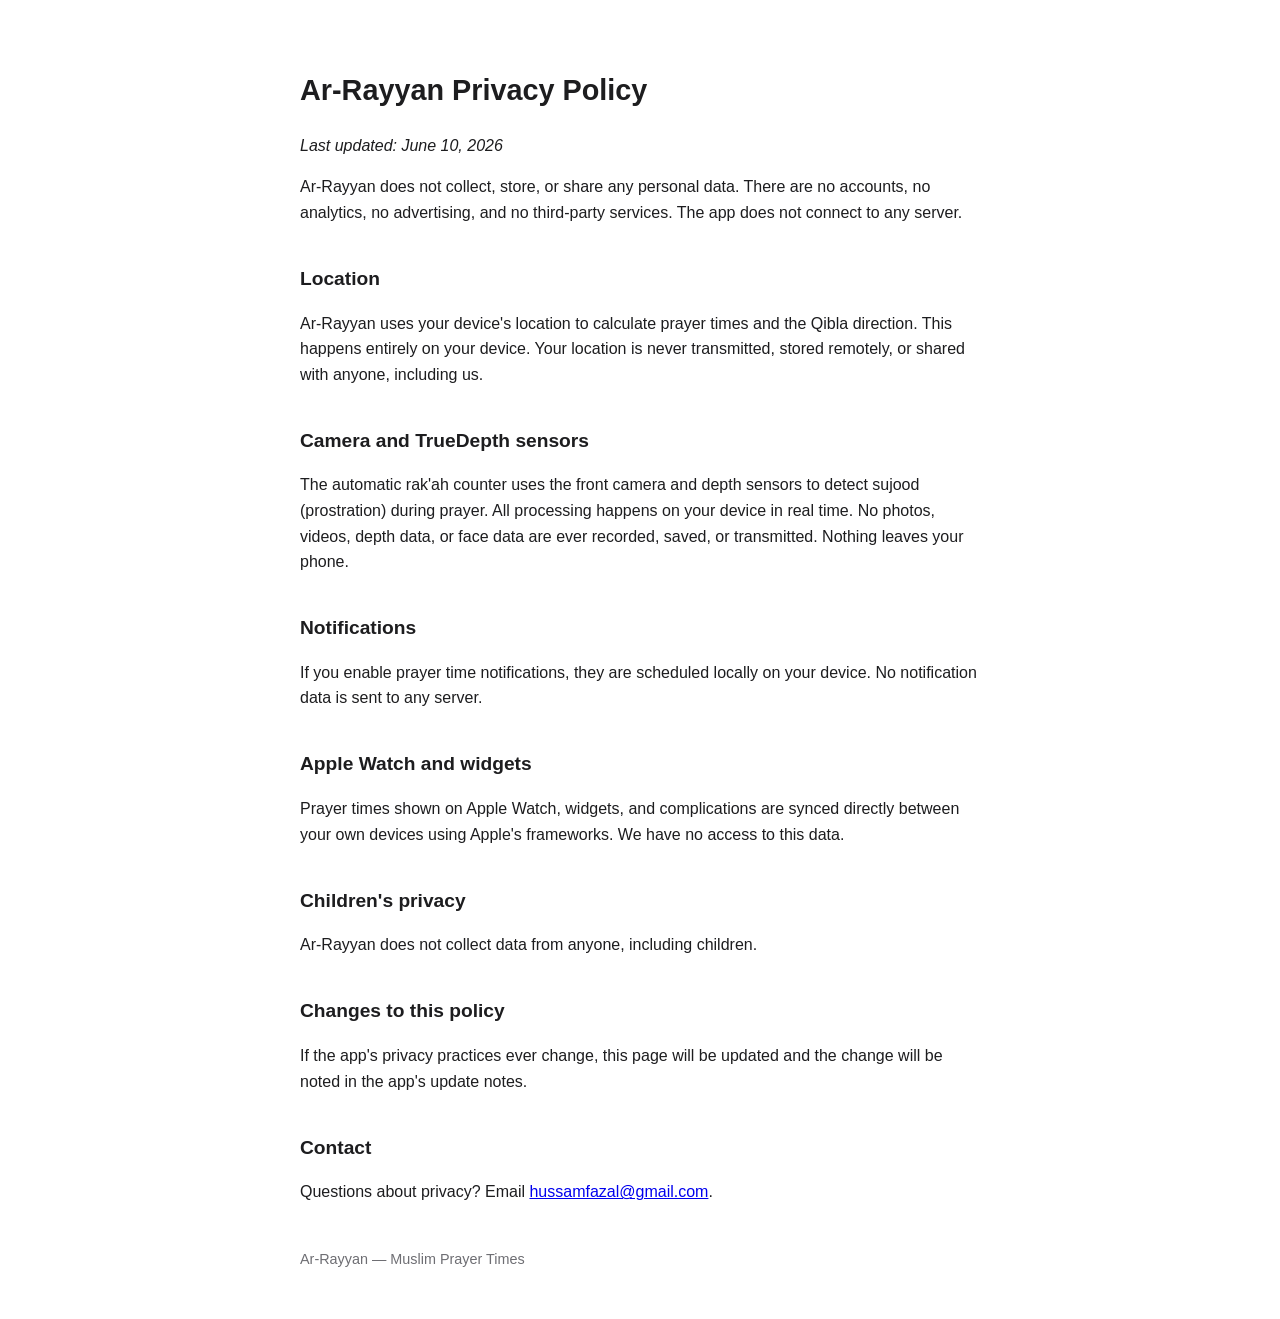
==== docs/privacy.html @ 93c2da4c "Replace landing page with premium Ar-Rayyan site" ====
<!DOCTYPE html>
<html lang="en">
<head>
<meta charset="UTF-8">
<meta name="viewport" content="width=device-width, initial-scale=1">
<title>Ar-Rayyan — Privacy Policy</title>
<style>
  body { font-family: -apple-system, BlinkMacSystemFont, "Segoe UI", Roboto, sans-serif;
         max-width: 680px; margin: 0 auto; padding: 48px 24px; line-height: 1.6; color: #1d1d1f; }
  h1 { font-size: 1.8em; } h2 { font-size: 1.2em; margin-top: 2em; }
  footer { margin-top: 3em; color: #6e6e73; font-size: 0.9em; }
</style>
</head>
<body>
<h1>Ar-Rayyan Privacy Policy</h1>
<p><em>Last updated: June 10, 2026</em></p>

<p>Ar-Rayyan does not collect, store, or share any personal data. There are no accounts, no analytics, no advertising, and no third-party services. The app does not connect to any server.</p>

<h2>Location</h2>
<p>Ar-Rayyan uses your device's location to calculate prayer times and the Qibla direction. This happens entirely on your device. Your location is never transmitted, stored remotely, or shared with anyone, including us.</p>

<h2>Camera and TrueDepth sensors</h2>
<p>The automatic rak'ah counter uses the front camera and depth sensors to detect sujood (prostration) during prayer. All processing happens on your device in real time. No photos, videos, depth data, or face data are ever recorded, saved, or transmitted. Nothing leaves your phone.</p>

<h2>Notifications</h2>
<p>If you enable prayer time notifications, they are scheduled locally on your device. No notification data is sent to any server.</p>

<h2>Apple Watch and widgets</h2>
<p>Prayer times shown on Apple Watch, widgets, and complications are synced directly between your own devices using Apple's frameworks. We have no access to this data.</p>

<h2>Children's privacy</h2>
<p>Ar-Rayyan does not collect data from anyone, including children.</p>

<h2>Changes to this policy</h2>
<p>If the app's privacy practices ever change, this page will be updated and the change will be noted in the app's update notes.</p>

<h2>Contact</h2>
<p>Questions about privacy? Email <a href="mailto:hussamfazal@gmail.com">hussamfazal@gmail.com</a>.</p>

<footer>Ar-Rayyan — Muslim Prayer Times</footer>
</body>
</html>
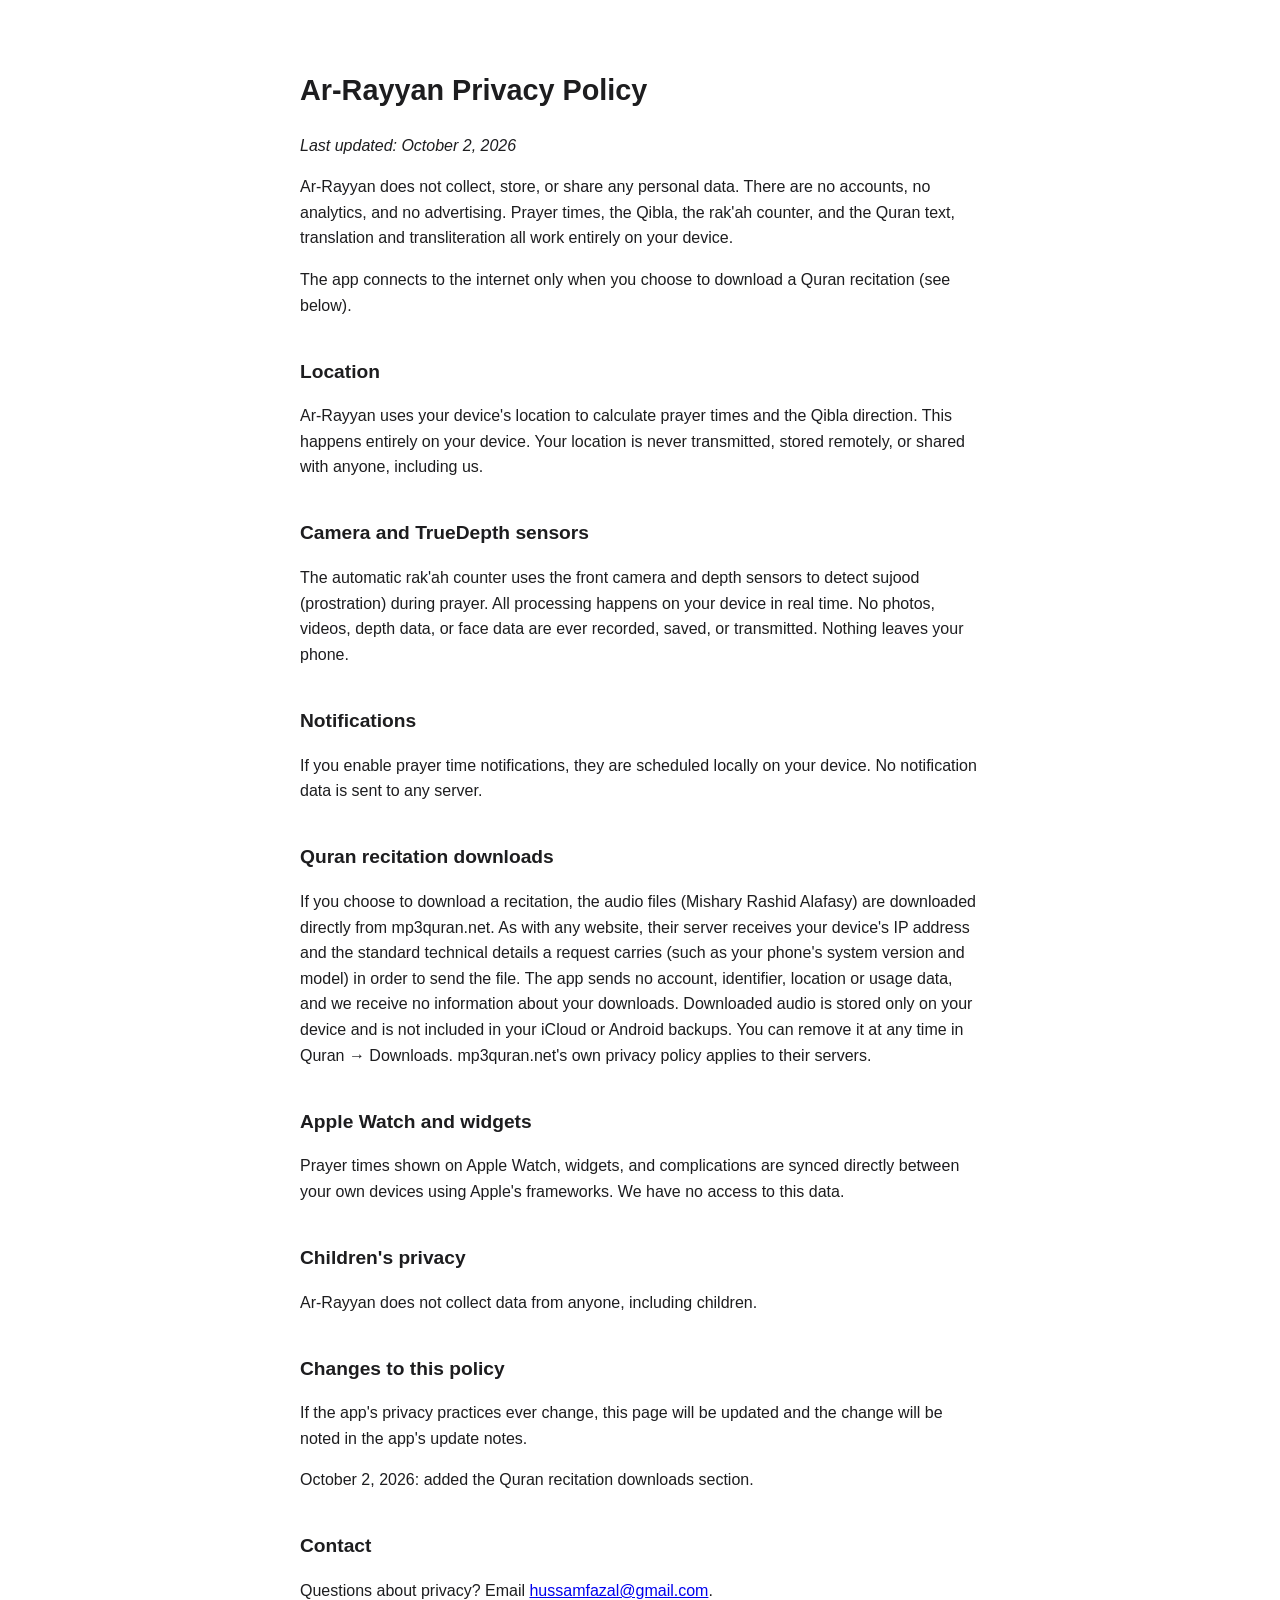
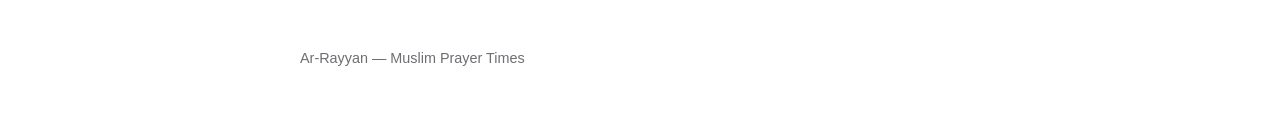
==== commit 8b83b943: "Privacy policy: add Quran recitation downloads (mp3quran.net) Co-Authored-By: Claude Opus 5.5 <norep" ====
--- a/docs/privacy.html
+++ b/docs/privacy.html
@@ -13,9 +13,11 @@
 </head>
 <body>
 <h1>Ar-Rayyan Privacy Policy</h1>
-<p><em>Last updated: June 10, 2026</em></p>
+<p><em>Last updated: October 2, 2026</em></p>
 
-<p>Ar-Rayyan does not collect, store, or share any personal data. There are no accounts, no analytics, no advertising, and no third-party services. The app does not connect to any server.</p>
+<p>Ar-Rayyan does not collect, store, or share any personal data. There are no accounts, no analytics, and no advertising. Prayer times, the Qibla, the rak'ah counter, and the Quran text, translation and transliteration all work entirely on your device.</p>
+
+<p>The app connects to the internet only when you choose to download a Quran recitation (see below).</p>
 
 <h2>Location</h2>
 <p>Ar-Rayyan uses your device's location to calculate prayer times and the Qibla direction. This happens entirely on your device. Your location is never transmitted, stored remotely, or shared with anyone, including us.</p>
@@ -26,6 +28,9 @@
 <h2>Notifications</h2>
 <p>If you enable prayer time notifications, they are scheduled locally on your device. No notification data is sent to any server.</p>
 
+<h2>Quran recitation downloads</h2>
+<p>If you choose to download a recitation, the audio files (Mishary Rashid Alafasy) are downloaded directly from mp3quran.net. As with any website, their server receives your device's IP address and the standard technical details a request carries (such as your phone's system version and model) in order to send the file. The app sends no account, identifier, location or usage data, and we receive no information about your downloads. Downloaded audio is stored only on your device and is not included in your iCloud or Android backups. You can remove it at any time in Quran &rarr; Downloads. mp3quran.net's own privacy policy applies to their servers.</p>
+
 <h2>Apple Watch and widgets</h2>
 <p>Prayer times shown on Apple Watch, widgets, and complications are synced directly between your own devices using Apple's frameworks. We have no access to this data.</p>
 
@@ -34,6 +39,7 @@
 
 <h2>Changes to this policy</h2>
 <p>If the app's privacy practices ever change, this page will be updated and the change will be noted in the app's update notes.</p>
+<p>October 2, 2026: added the Quran recitation downloads section.</p>
 
 <h2>Contact</h2>
 <p>Questions about privacy? Email <a href="mailto:hussamfazal@gmail.com">hussamfazal@gmail.com</a>.</p>
